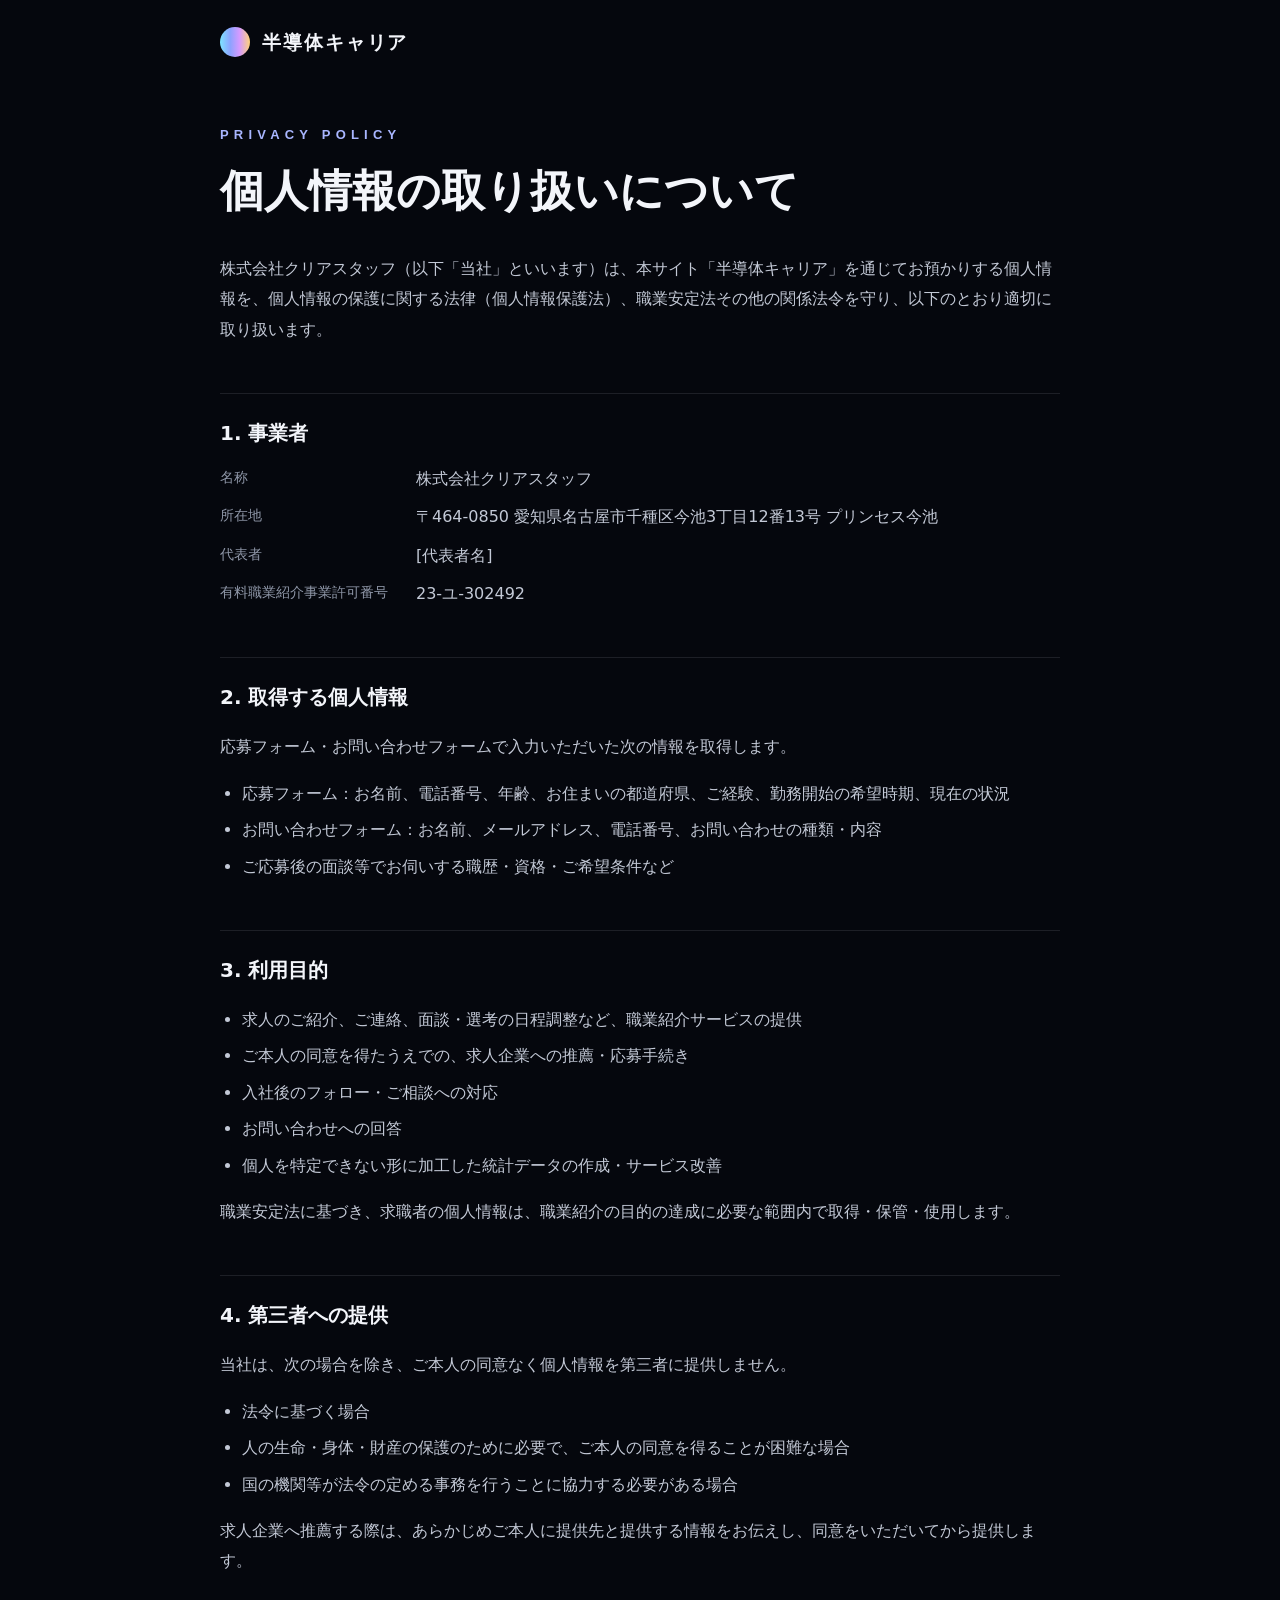
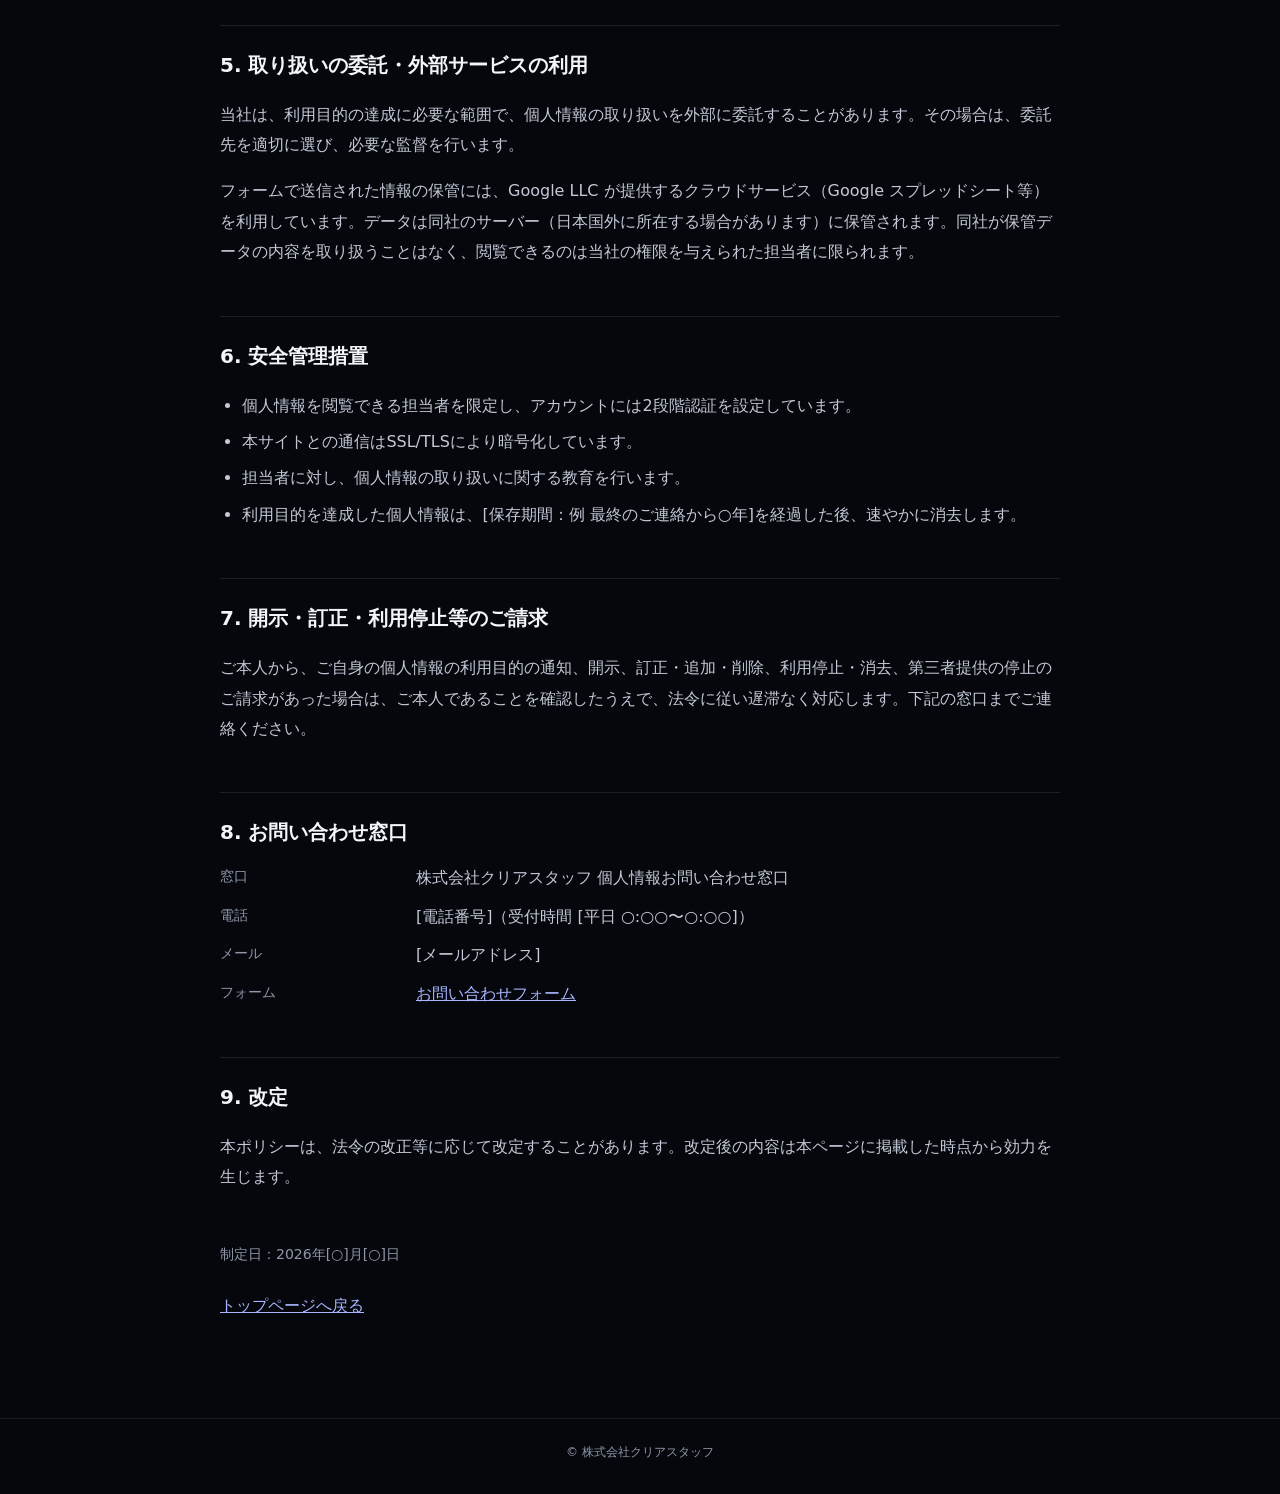
==== privacy.html @ f8a2b93a "半導体キャリアLPを公開 Co-Authored-By: Claude Opus 5.5 <noreply@anthropic.com> Claude-Session: https://claude." ====
<!doctype html>
<html lang="ja">
<head>
<meta charset="utf-8">
<meta name="viewport" content="width=device-width, initial-scale=1">
<meta http-equiv="Content-Security-Policy" content="default-src 'self'; style-src 'self' 'unsafe-inline' https://fonts.googleapis.com; font-src https://fonts.gstatic.com; base-uri 'self'; object-src 'none'; form-action 'none'">
<title>個人情報の取り扱いについて｜半導体キャリア</title>
<meta name="theme-color" content="#05070D">
<link rel="stylesheet" href="https://fonts.googleapis.com/css2?family=Noto+Sans+JP:wght@400;700;900&amp;family=Inter:wght@600;800&amp;display=swap">
<link rel="stylesheet" href="legal.css">
</head>
<body>
<header class="lh"><a href="index.html" class="brand"><span class="dotlogo" aria-hidden="true"></span>半導体キャリア</a></header>
<main class="legal">
<p class="eyebrow">PRIVACY POLICY</p>
<h1>個人情報の取り扱いについて</h1>
<p>株式会社クリアスタッフ（以下「当社」といいます）は、本サイト「半導体キャリア」を通じてお預かりする個人情報を、個人情報の保護に関する法律（個人情報保護法）、職業安定法その他の関係法令を守り、以下のとおり適切に取り扱います。</p>

<h2>1. 事業者</h2>
<dl>
<dt>名称</dt><dd>株式会社クリアスタッフ</dd>
<dt>所在地</dt><dd>〒464-0850 愛知県名古屋市千種区今池3丁目12番13号 プリンセス今池</dd>
<dt>代表者</dt><dd>[代表者名]</dd>
<dt>有料職業紹介事業許可番号</dt><dd>23-ユ-302492</dd>
</dl>

<h2>2. 取得する個人情報</h2>
<p>応募フォーム・お問い合わせフォームで入力いただいた次の情報を取得します。</p>
<ul>
<li>応募フォーム：お名前、電話番号、年齢、お住まいの都道府県、ご経験、勤務開始の希望時期、現在の状況</li>
<li>お問い合わせフォーム：お名前、メールアドレス、電話番号、お問い合わせの種類・内容</li>
<li>ご応募後の面談等でお伺いする職歴・資格・ご希望条件など</li>
</ul>

<h2>3. 利用目的</h2>
<ul>
<li>求人のご紹介、ご連絡、面談・選考の日程調整など、職業紹介サービスの提供</li>
<li>ご本人の同意を得たうえでの、求人企業への推薦・応募手続き</li>
<li>入社後のフォロー・ご相談への対応</li>
<li>お問い合わせへの回答</li>
<li>個人を特定できない形に加工した統計データの作成・サービス改善</li>
</ul>
<p>職業安定法に基づき、求職者の個人情報は、職業紹介の目的の達成に必要な範囲内で取得・保管・使用します。</p>

<h2>4. 第三者への提供</h2>
<p>当社は、次の場合を除き、ご本人の同意なく個人情報を第三者に提供しません。</p>
<ul>
<li>法令に基づく場合</li>
<li>人の生命・身体・財産の保護のために必要で、ご本人の同意を得ることが困難な場合</li>
<li>国の機関等が法令の定める事務を行うことに協力する必要がある場合</li>
</ul>
<p>求人企業へ推薦する際は、あらかじめご本人に提供先と提供する情報をお伝えし、同意をいただいてから提供します。</p>

<h2>5. 取り扱いの委託・外部サービスの利用</h2>
<p>当社は、利用目的の達成に必要な範囲で、個人情報の取り扱いを外部に委託することがあります。その場合は、委託先を適切に選び、必要な監督を行います。</p>
<p>フォームで送信された情報の保管には、Google LLC が提供するクラウドサービス（Google スプレッドシート等）を利用しています。データは同社のサーバー（日本国外に所在する場合があります）に保管されます。同社が保管データの内容を取り扱うことはなく、閲覧できるのは当社の権限を与えられた担当者に限られます。</p>

<h2>6. 安全管理措置</h2>
<ul>
<li>個人情報を閲覧できる担当者を限定し、アカウントには2段階認証を設定しています。</li>
<li>本サイトとの通信はSSL/TLSにより暗号化しています。</li>
<li>担当者に対し、個人情報の取り扱いに関する教育を行います。</li>
<li>利用目的を達成した個人情報は、[保存期間：例 最終のご連絡から○年]を経過した後、速やかに消去します。</li>
</ul>

<h2>7. 開示・訂正・利用停止等のご請求</h2>
<p>ご本人から、ご自身の個人情報の利用目的の通知、開示、訂正・追加・削除、利用停止・消去、第三者提供の停止のご請求があった場合は、ご本人であることを確認したうえで、法令に従い遅滞なく対応します。下記の窓口までご連絡ください。</p>

<h2>8. お問い合わせ窓口</h2>
<dl>
<dt>窓口</dt><dd>株式会社クリアスタッフ 個人情報お問い合わせ窓口</dd>
<dt>電話</dt><dd>[電話番号]（受付時間 [平日 ○:○○〜○:○○]）</dd>
<dt>メール</dt><dd>[メールアドレス]</dd>
<dt>フォーム</dt><dd><a href="index.html#contact">お問い合わせフォーム</a></dd>
</dl>

<h2>9. 改定</h2>
<p>本ポリシーは、法令の改正等に応じて改定することがあります。改定後の内容は本ページに掲載した時点から効力を生じます。</p>

<p class="date">制定日：2026年[○]月[○]日</p>
<p class="back"><a href="index.html">トップページへ戻る</a></p>
</main>
<footer class="lf">© 株式会社クリアスタッフ</footer>
</body>
</html>
---- legal.css ----
*{box-sizing:border-box}
body{margin:0;background:#05070D;color:#E3E7F0;font-family:'Noto Sans JP',system-ui,sans-serif;line-height:1.9;font-size:16px}
a{color:#A9B6FF}a:hover{color:#D3DAFF}
a:focus{outline:2px solid #8FA2FF;outline-offset:3px}
.lh{max-width:880px;margin:0 auto;padding:24px 20px}
.brand{display:inline-flex;align-items:center;gap:12px;color:#F3F5FA;text-decoration:none;font-weight:900;font-size:19px;letter-spacing:.1em}
.dotlogo{width:30px;height:30px;border-radius:50%;background:linear-gradient(90deg,#7DE3FF,#8FA2FF 35%,#D59BFF 65%,#FFD27A)}
.legal{max-width:880px;margin:0 auto;padding:32px 20px 80px}
.eyebrow{margin:0 0 12px;font-family:Inter,sans-serif;font-weight:600;font-size:13px;letter-spacing:.4em;color:#A9B6FF}
h1{margin:0 0 32px;font-weight:900;font-size:clamp(28px,5vw,44px);line-height:1.4;color:#F3F5FA}
h2{margin:48px 0 12px;font-size:20px;font-weight:900;color:#F3F5FA;padding-top:20px;border-top:1px solid rgba(243,245,250,.1)}
p,li,dd{color:#C3C9D6}
ul{padding-left:1.4em}
li{margin:6px 0}
dl{display:grid;grid-template-columns:minmax(0,11em) minmax(0,1fr);gap:8px 20px;margin:12px 0}
dt{color:#8F97A8;font-size:14px}
dd{margin:0}
@media (max-width:560px){dl{grid-template-columns:1fr;gap:2px}dd{margin-bottom:10px}}
.date{margin-top:48px;color:#8F97A8;font-size:14px}
.back{margin-top:24px}
.lf{border-top:1px solid rgba(243,245,250,.08);padding:22px 20px 30px;text-align:center;font-size:12px;color:#8F97A8}
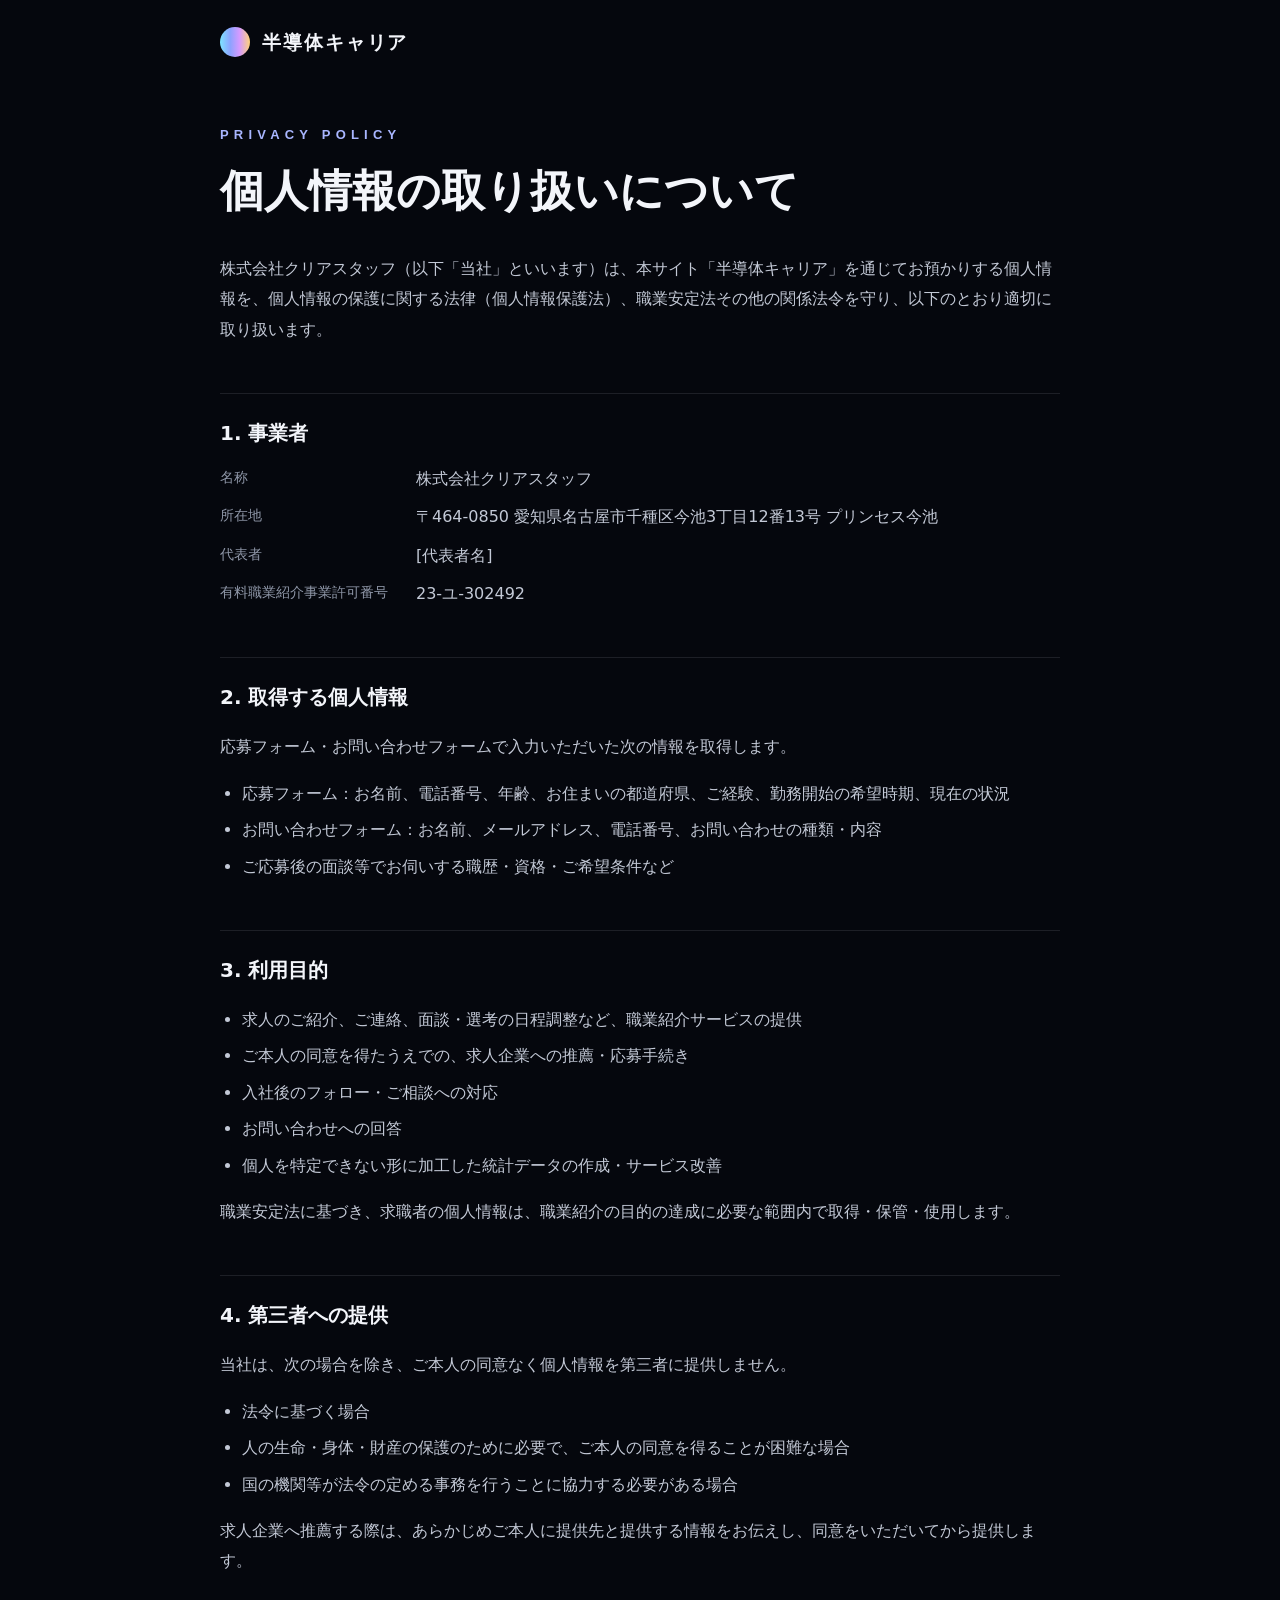
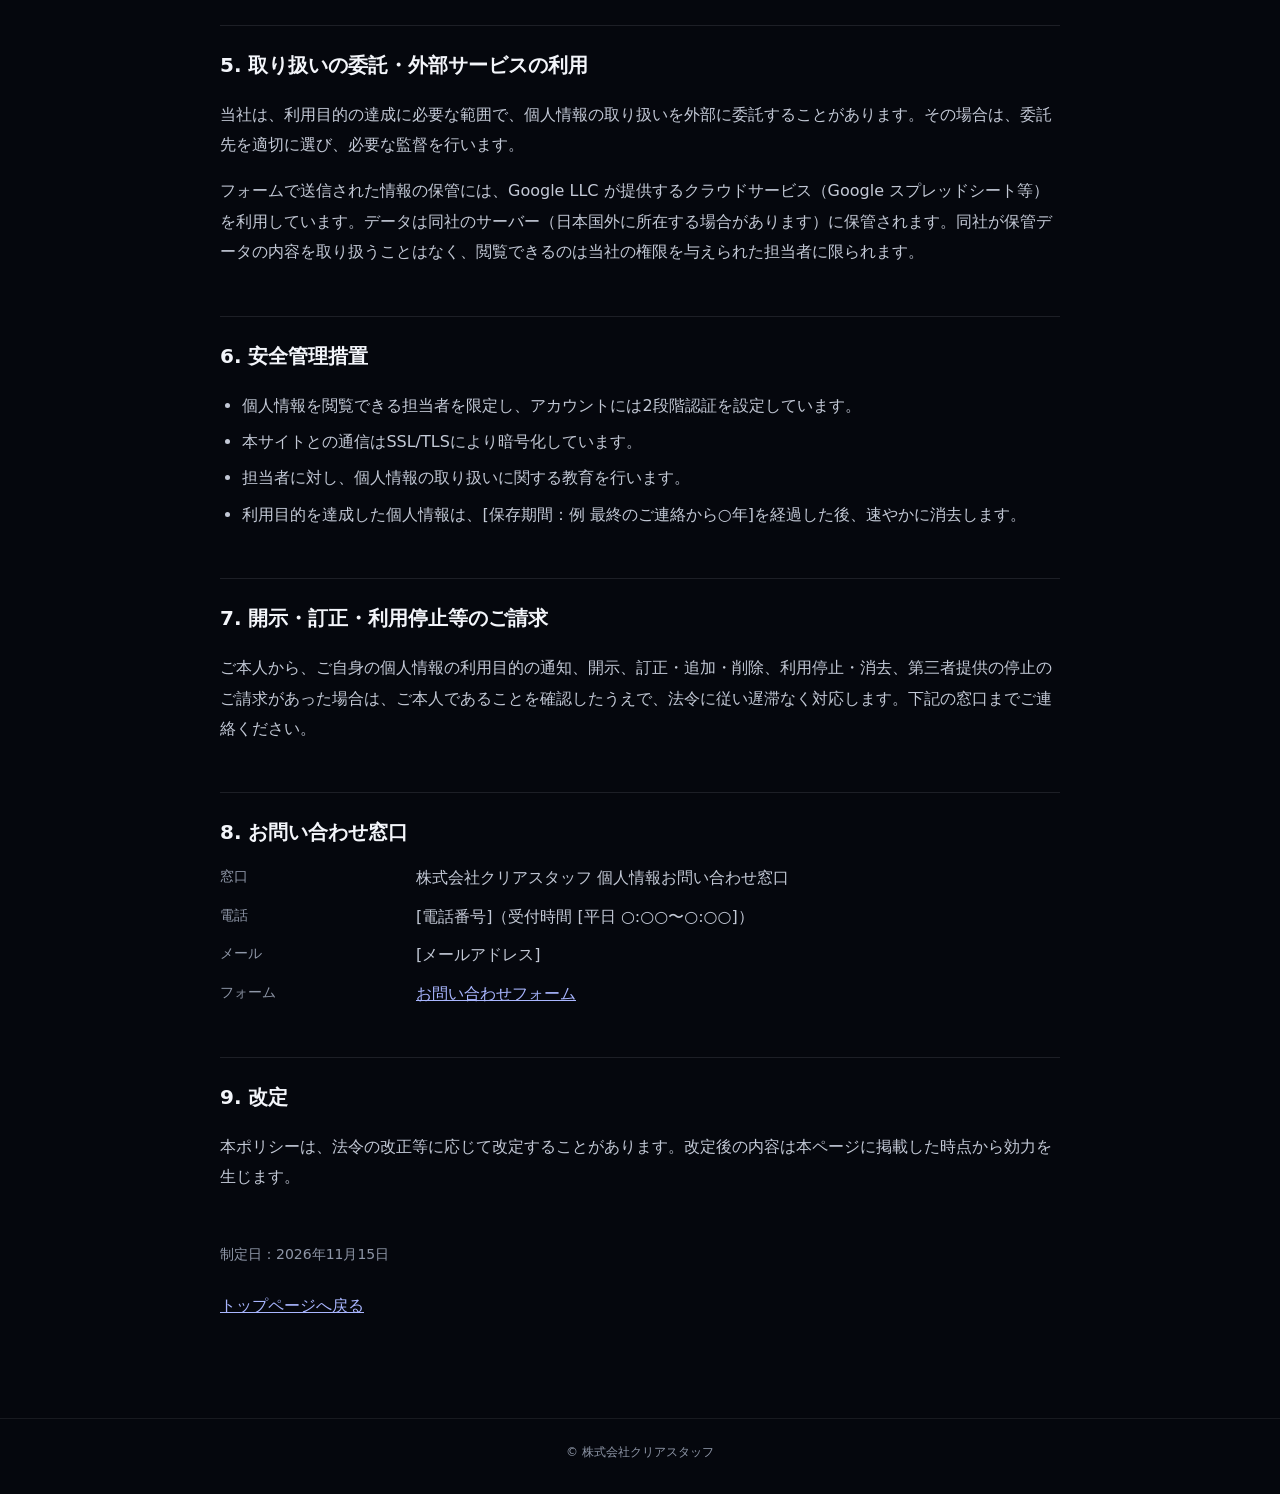
==== commit ef28dbf0: "規約ページに制定日を記載 Co-Authored-By: Claude Opus 5.5 <noreply@anthropic.com> Claude-Session: https://claude." ====
--- a/privacy.html
+++ b/privacy.html
@@ -77,7 +77,7 @@
 <h2>9. 改定</h2>
 <p>本ポリシーは、法令の改正等に応じて改定することがあります。改定後の内容は本ページに掲載した時点から効力を生じます。</p>
 
-<p class="date">制定日：2026年[○]月[○]日</p>
+<p class="date">制定日：2026年11月15日</p>
 <p class="back"><a href="index.html">トップページへ戻る</a></p>
 </main>
 <footer class="lf">© 株式会社クリアスタッフ</footer>
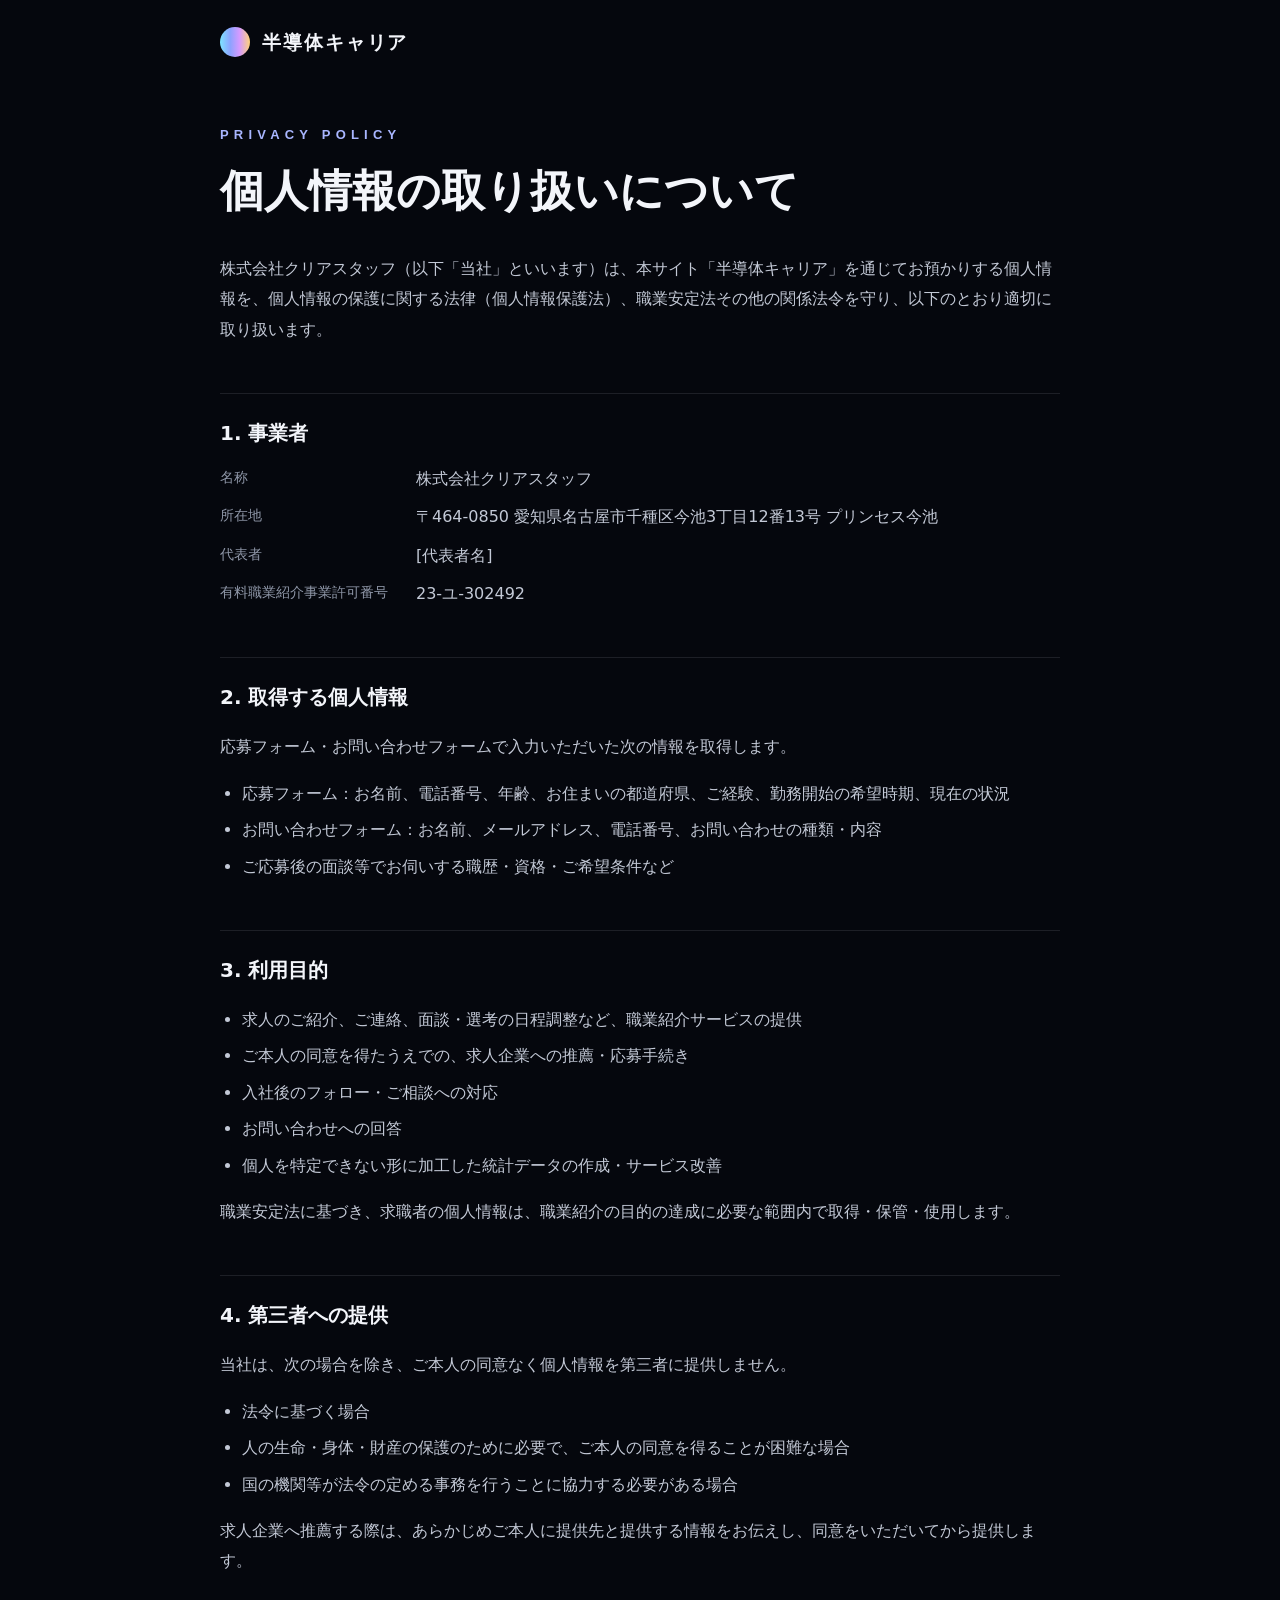
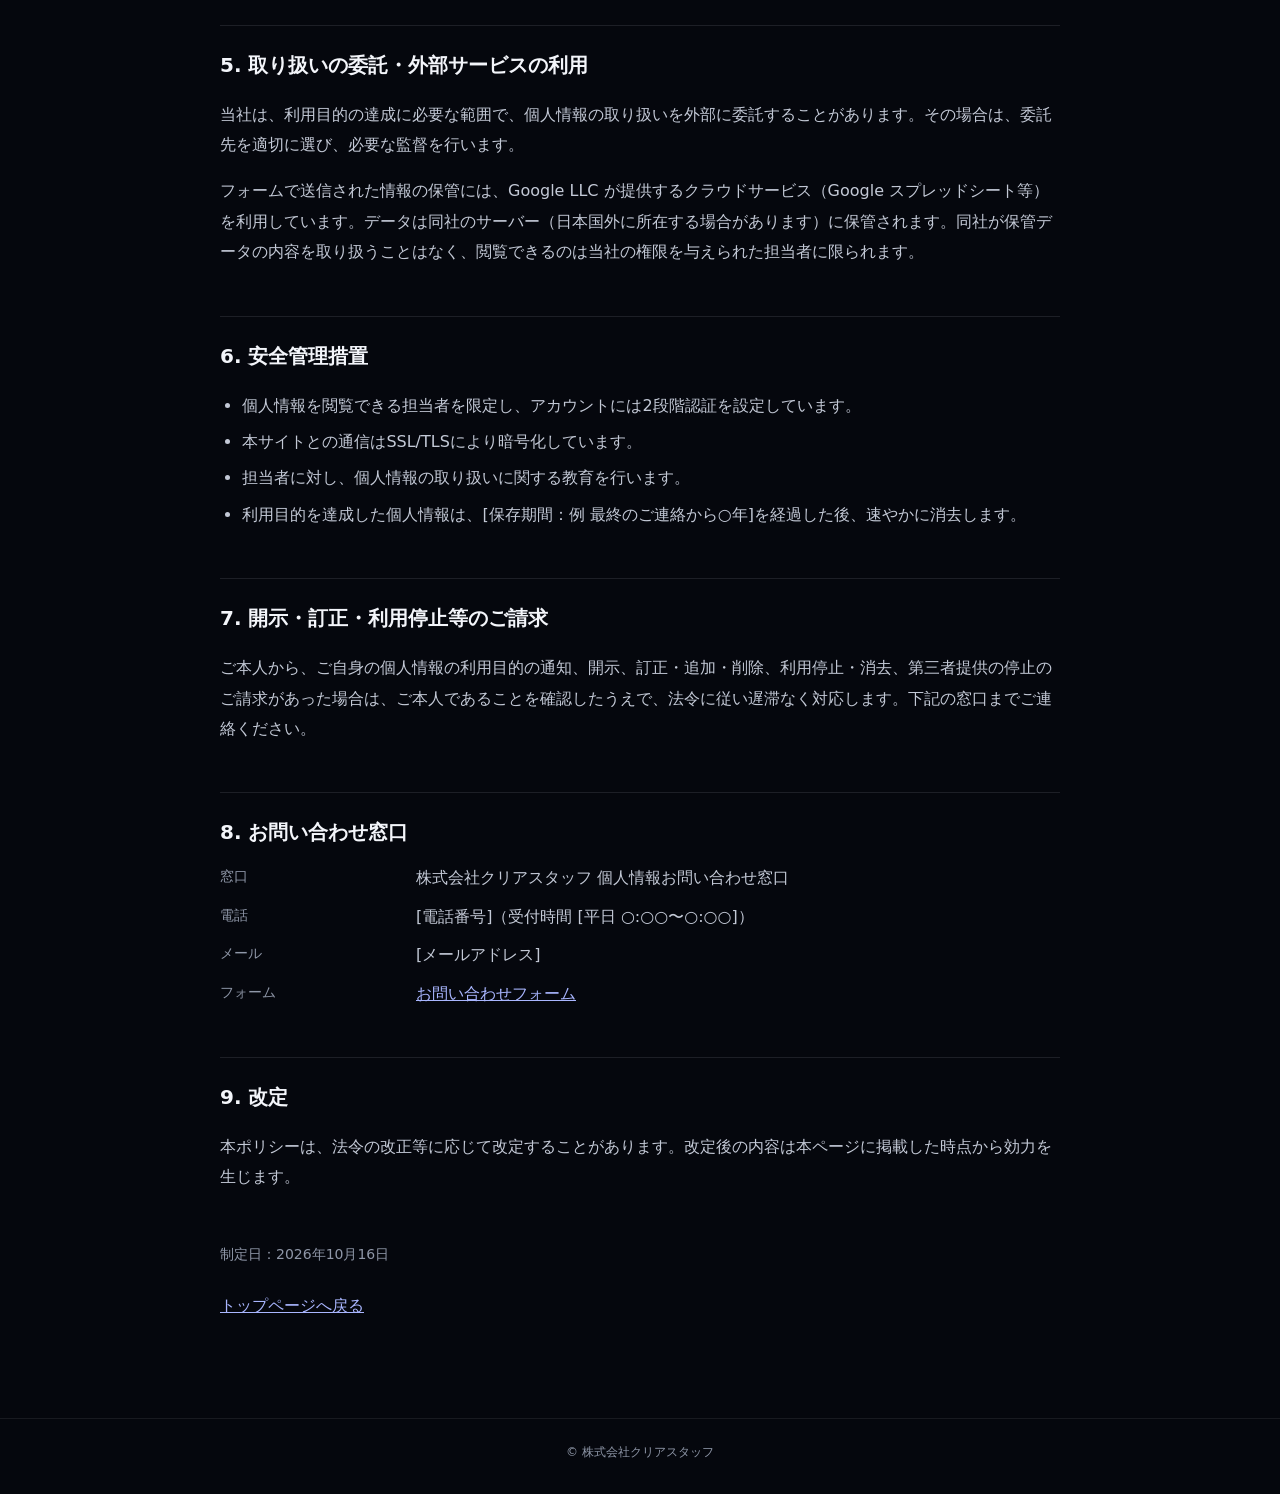
==== commit 6abb40c0: "制定日を2026年10月16日に変更 Co-Authored-By: Claude Opus 5.5 <noreply@anthropic.com> Claude-Session: https://c" ====
--- a/privacy.html
+++ b/privacy.html
@@ -77,7 +77,7 @@
 <h2>9. 改定</h2>
 <p>本ポリシーは、法令の改正等に応じて改定することがあります。改定後の内容は本ページに掲載した時点から効力を生じます。</p>
 
-<p class="date">制定日：2026年11月15日</p>
+<p class="date">制定日：2026年10月16日</p>
 <p class="back"><a href="index.html">トップページへ戻る</a></p>
 </main>
 <footer class="lf">© 株式会社クリアスタッフ</footer>
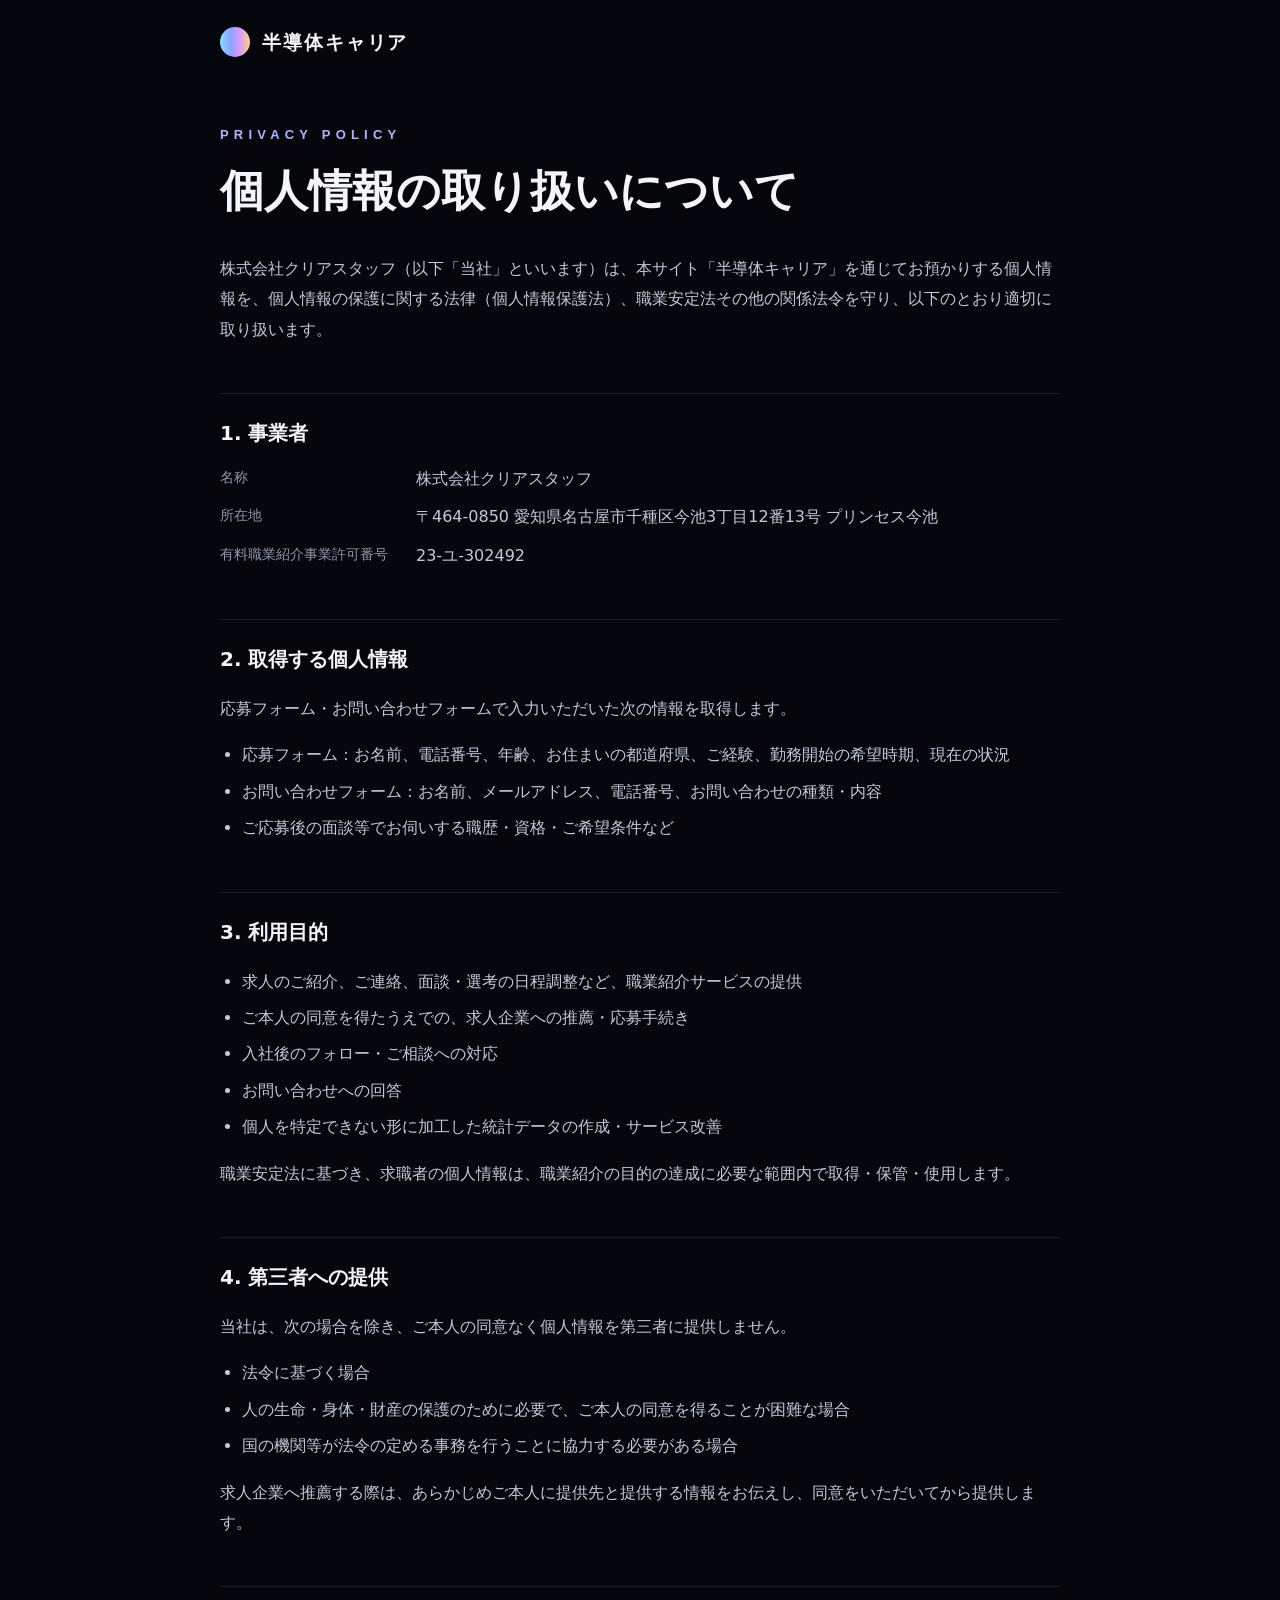
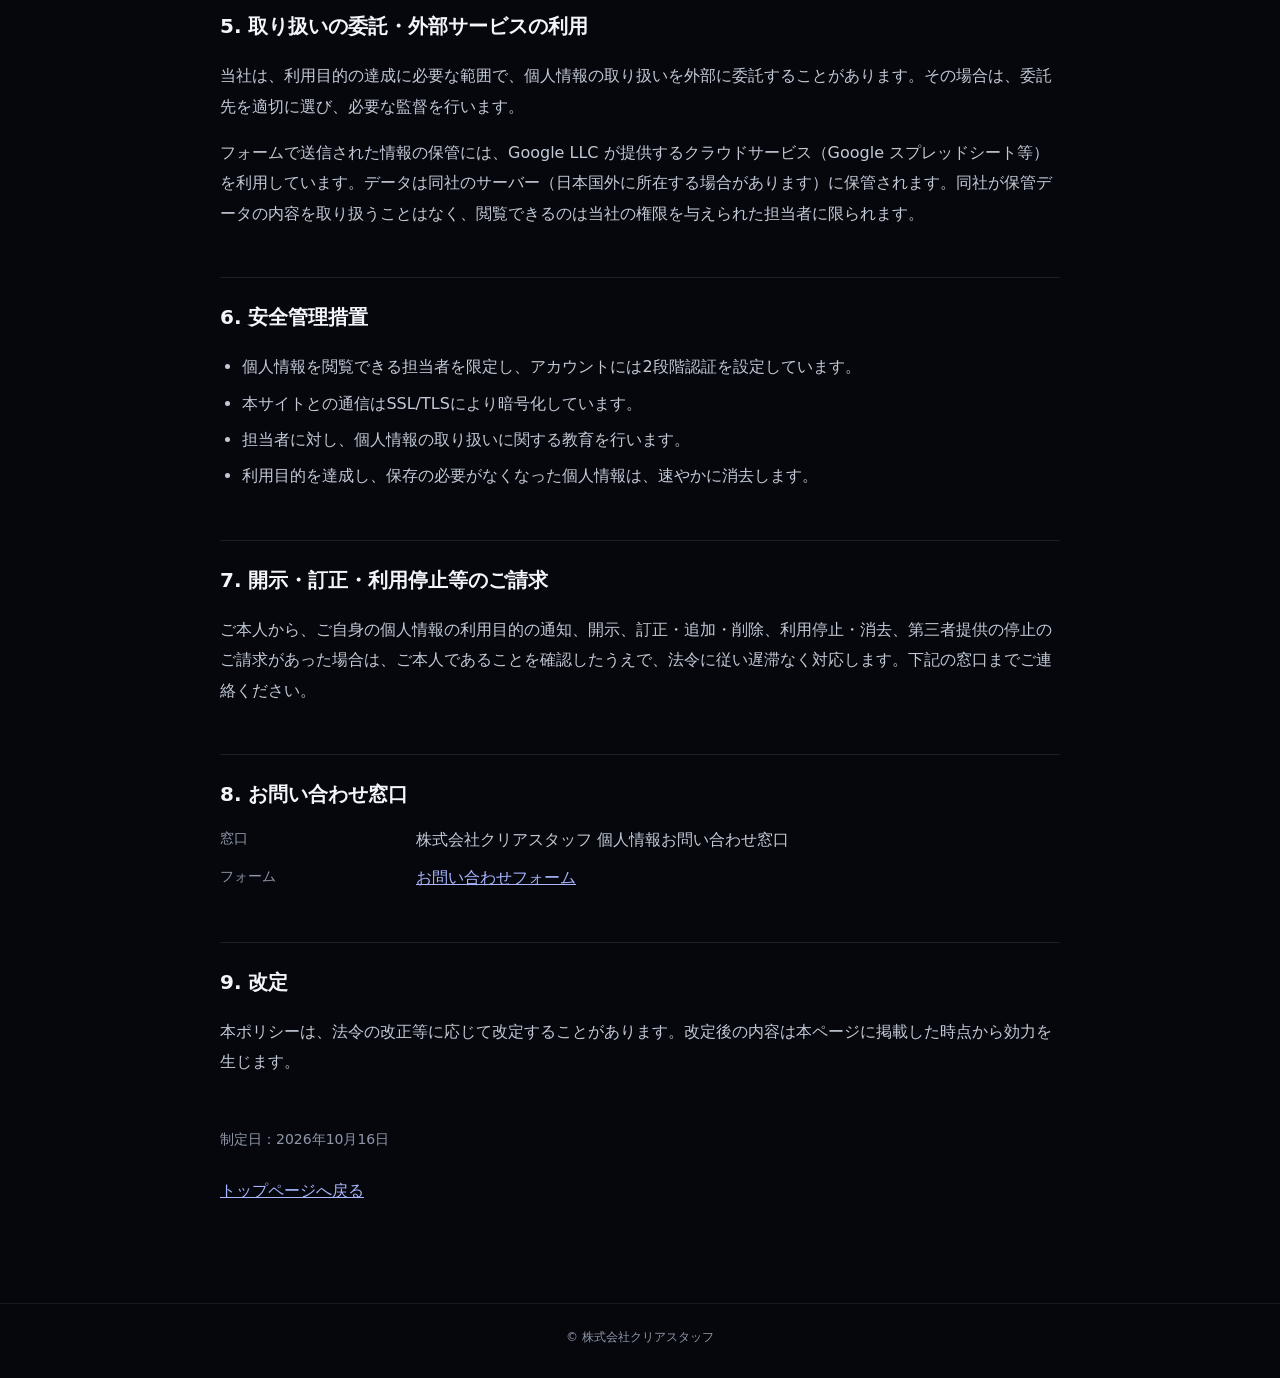
==== commit 389338de: "公開前の総点検：スマホ表示の改善、問い合わせ先をフォームに一本化、ファビコン追加 Co-Authored-By: Claude Opus 5.5 <noreply@anthropic.com> Cla" ====
--- a/privacy.html
+++ b/privacy.html
@@ -7,20 +7,20 @@
 <title>個人情報の取り扱いについて｜半導体キャリア</title>
 <meta name="theme-color" content="#05070D">
 <link rel="stylesheet" href="https://fonts.googleapis.com/css2?family=Noto+Sans+JP:wght@400;700;900&amp;family=Inter:wght@600;800&amp;display=swap">
+<link rel="icon" href="favicon.svg" type="image/svg+xml">
 <link rel="stylesheet" href="legal.css">
 </head>
 <body>
 <header class="lh"><a href="index.html" class="brand"><span class="dotlogo" aria-hidden="true"></span>半導体キャリア</a></header>
 <main class="legal">
 <p class="eyebrow">PRIVACY POLICY</p>
-<h1>個人情報の取り扱いについて</h1>
+<h1>個人情報の<wbr>取り扱いについて</h1>
 <p>株式会社クリアスタッフ（以下「当社」といいます）は、本サイト「半導体キャリア」を通じてお預かりする個人情報を、個人情報の保護に関する法律（個人情報保護法）、職業安定法その他の関係法令を守り、以下のとおり適切に取り扱います。</p>
 
 <h2>1. 事業者</h2>
 <dl>
 <dt>名称</dt><dd>株式会社クリアスタッフ</dd>
 <dt>所在地</dt><dd>〒464-0850 愛知県名古屋市千種区今池3丁目12番13号 プリンセス今池</dd>
-<dt>代表者</dt><dd>[代表者名]</dd>
 <dt>有料職業紹介事業許可番号</dt><dd>23-ユ-302492</dd>
 </dl>
 
@@ -51,7 +51,7 @@
 </ul>
 <p>求人企業へ推薦する際は、あらかじめご本人に提供先と提供する情報をお伝えし、同意をいただいてから提供します。</p>
 
-<h2>5. 取り扱いの委託・外部サービスの利用</h2>
+<h2>5. 取り扱いの委託・<wbr>外部サービスの利用</h2>
 <p>当社は、利用目的の達成に必要な範囲で、個人情報の取り扱いを外部に委託することがあります。その場合は、委託先を適切に選び、必要な監督を行います。</p>
 <p>フォームで送信された情報の保管には、Google LLC が提供するクラウドサービス（Google スプレッドシート等）を利用しています。データは同社のサーバー（日本国外に所在する場合があります）に保管されます。同社が保管データの内容を取り扱うことはなく、閲覧できるのは当社の権限を与えられた担当者に限られます。</p>
 
@@ -60,7 +60,7 @@
 <li>個人情報を閲覧できる担当者を限定し、アカウントには2段階認証を設定しています。</li>
 <li>本サイトとの通信はSSL/TLSにより暗号化しています。</li>
 <li>担当者に対し、個人情報の取り扱いに関する教育を行います。</li>
-<li>利用目的を達成した個人情報は、[保存期間：例 最終のご連絡から○年]を経過した後、速やかに消去します。</li>
+<li>利用目的を達成し、保存の必要がなくなった個人情報は、速やかに消去します。</li>
 </ul>
 
 <h2>7. 開示・訂正・利用停止等のご請求</h2>
@@ -69,8 +69,6 @@
 <h2>8. お問い合わせ窓口</h2>
 <dl>
 <dt>窓口</dt><dd>株式会社クリアスタッフ 個人情報お問い合わせ窓口</dd>
-<dt>電話</dt><dd>[電話番号]（受付時間 [平日 ○:○○〜○:○○]）</dd>
-<dt>メール</dt><dd>[メールアドレス]</dd>
 <dt>フォーム</dt><dd><a href="index.html#contact">お問い合わせフォーム</a></dd>
 </dl>
 
--- a/legal.css
+++ b/legal.css
@@ -19,3 +19,4 @@
 .date{margin-top:48px;color:#8F97A8;font-size:14px}
 .back{margin-top:24px}
 .lf{border-top:1px solid rgba(243,245,250,.08);padding:22px 20px 30px;text-align:center;font-size:12px;color:#8F97A8}
+h1,h2{word-break:keep-all;overflow-wrap:anywhere}
